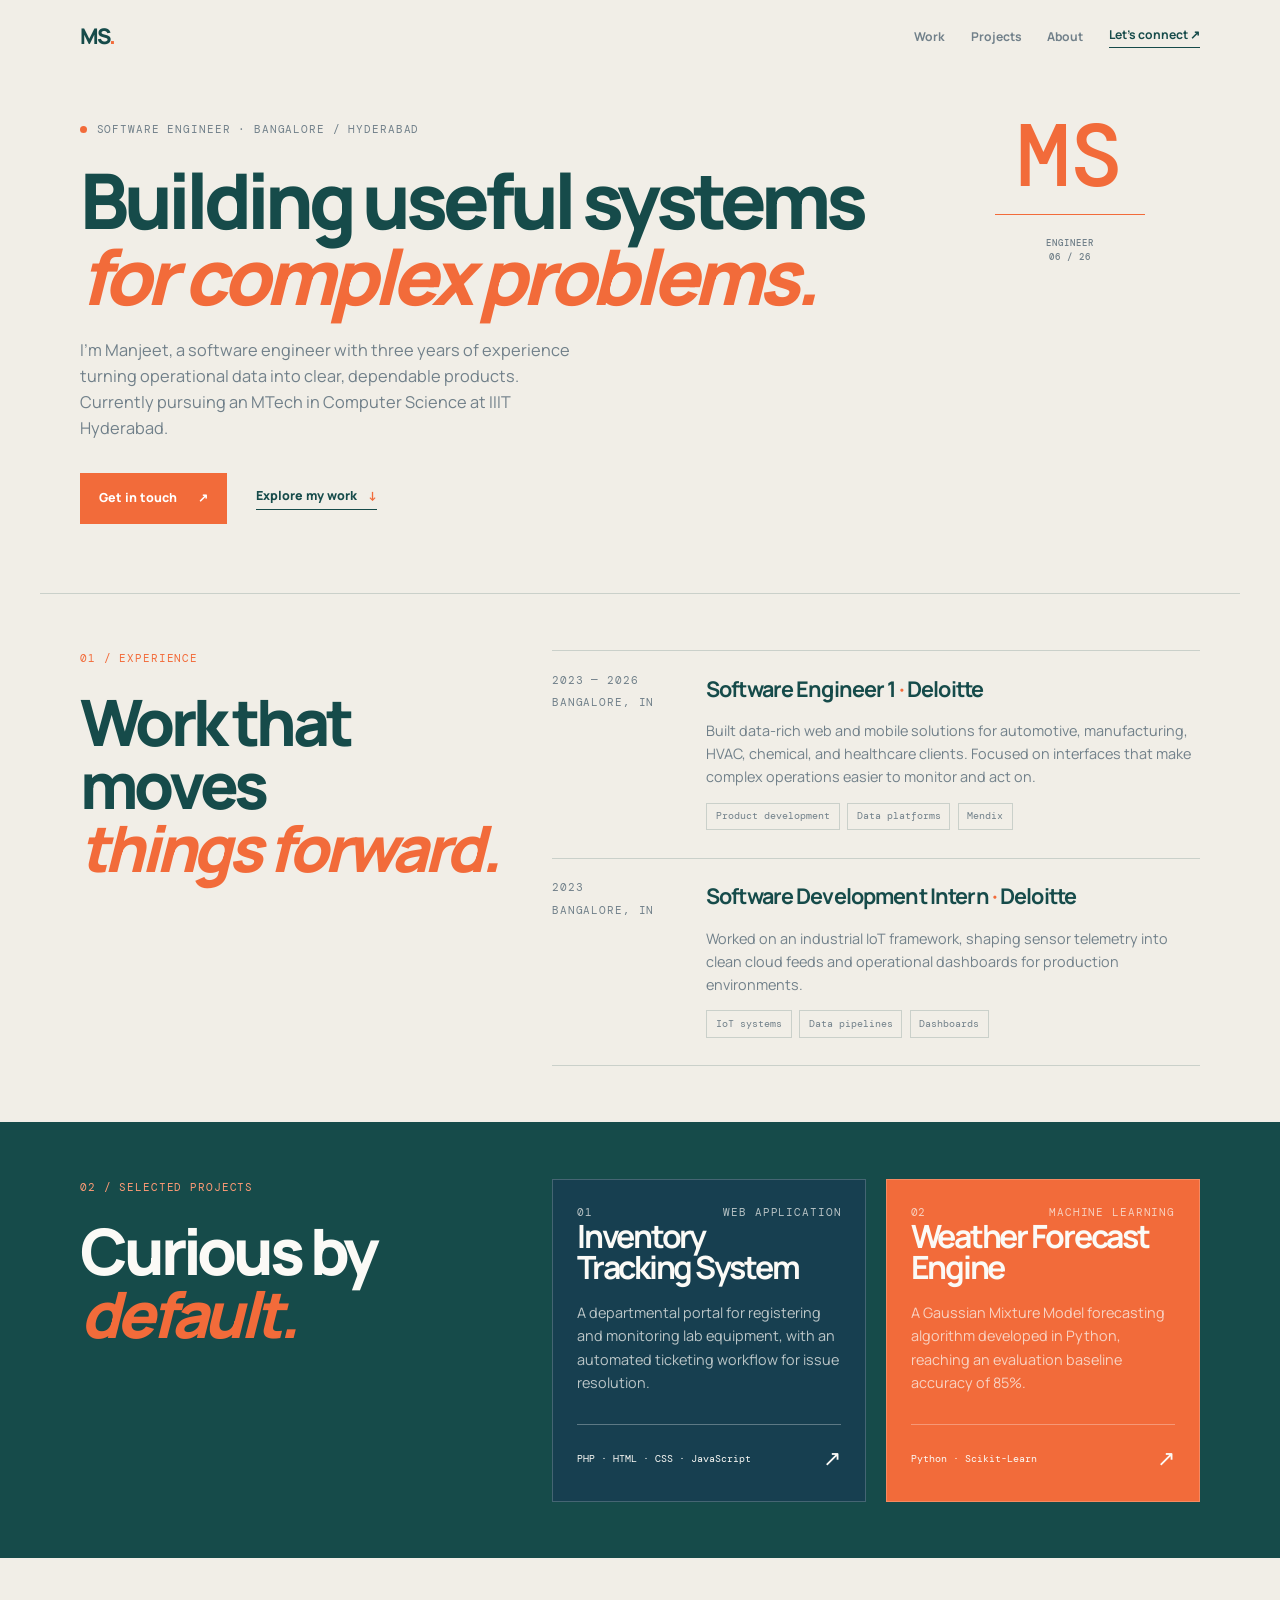
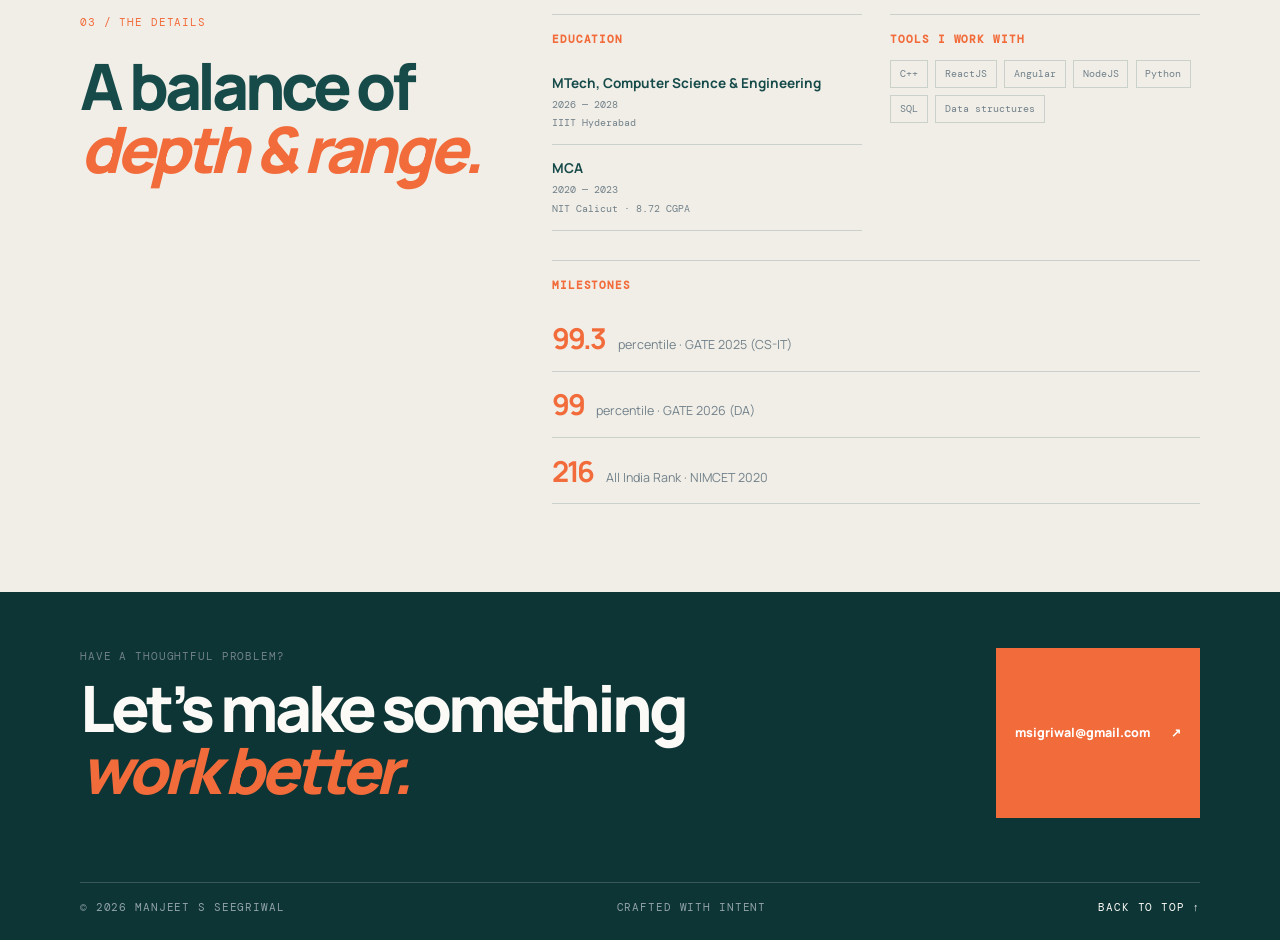
==== index.html @ 029ad59c "name change to index.html" ====
<!doctype html>
<html lang="en">
  <head>
    <meta charset="UTF-8" />
    <meta name="viewport" content="width=device-width, initial-scale=1.0" />
    <meta
      name="description"
      content="Portfolio of Manjeet S Seegriwal, software engineer and MTech student at IIIT Hyderabad."
    />
    <title>Manjeet S Seegriwal | Software Engineer</title>
    <link rel="preconnect" href="https://fonts.googleapis.com" />
    <link rel="preconnect" href="https://fonts.gstatic.com" crossorigin />
    <link
      href="https://fonts.googleapis.com/css2?family=DM+Mono:wght@400;500&family=Manrope:wght@400;500;600;700;800&display=swap"
      rel="stylesheet"
    />
    <link rel="stylesheet" href="Portfolio.css" />
  </head>
  <body>
    <header class="site-header">
      <a class="brand" href="#top" aria-label="Manjeet Seegriwal home"
        >MS<span>.</span></a
      >
      <nav aria-label="Primary navigation">
        <a href="#work">Work</a>
        <a href="#projects">Projects</a>
        <a href="#about">About</a>
        <a class="nav-contact" href="mailto:msigriwal@gmail.com"
          >Let's connect <span aria-hidden="true">↗</span></a
        >
      </nav>
    </header>

    <main id="top">
      <section class="hero" aria-labelledby="intro-title">
        <div class="hero-copy">
          <p class="eyebrow">
            <span class="status-dot"></span> Software engineer · Bangalore /
            Hyderabad
          </p>
          <h1 id="intro-title">
            Building useful systems<br /><em>for complex problems.</em>
          </h1>
          <p class="hero-summary">
            I’m Manjeet, a software engineer with three years of experience
            turning operational data into clear, dependable products. Currently
            pursuing an MTech in Computer Science at IIIT Hyderabad.
          </p>
          <div class="hero-actions">
            <a class="button button-primary" href="mailto:msigriwal@gmail.com"
              >Get in touch <span aria-hidden="true">↗</span></a
            >
            <a class="text-link" href="#work"
              >Explore my work <span aria-hidden="true">↓</span></a
            >
          </div>
        </div>
        <div class="hero-mark" aria-hidden="true">
          <span>MS</span>
          <span class="mark-line"></span>
          <small>ENGINEER<br />06 / 26</small>
        </div>
      </section>

      <section class="content-section" id="work" aria-labelledby="work-title">
        <div class="section-heading">
          <p class="section-number">01 / EXPERIENCE</p>
          <h2 id="work-title">Work that moves<br /><em>things forward.</em></h2>
        </div>
        <div class="experience-list">
          <article class="experience-item">
            <div class="experience-meta">
              <span>2023 — 2026</span><span>Bangalore, IN</span>
            </div>
            <div class="experience-body">
              <h3>Software Engineer 1 <span>·</span> Deloitte</h3>
              <p>
                Built data-rich web and mobile solutions for automotive,
                manufacturing, HVAC, chemical, and healthcare clients. Focused
                on interfaces that make complex operations easier to monitor and
                act on.
              </p>
              <div class="tag-list">
                <span>Product development</span><span>Data platforms</span
                ><span>Mendix</span>
              </div>
            </div>
          </article>
          <article class="experience-item">
            <div class="experience-meta">
              <span>2023</span><span>Bangalore, IN</span>
            </div>
            <div class="experience-body">
              <h3>Software Development Intern <span>·</span> Deloitte</h3>
              <p>
                Worked on an industrial IoT framework, shaping sensor telemetry
                into clean cloud feeds and operational dashboards for production
                environments.
              </p>
              <div class="tag-list">
                <span>IoT systems</span><span>Data pipelines</span
                ><span>Dashboards</span>
              </div>
            </div>
          </article>
        </div>
      </section>

      <section
        class="content-section projects-section"
        id="projects"
        aria-labelledby="projects-title"
      >
        <div class="section-heading compact-heading">
          <p class="section-number">02 / SELECTED PROJECTS</p>
          <h2 id="projects-title">Curious by<br /><em>default.</em></h2>
        </div>
        <div class="project-grid">
          <article class="project-card project-card-dark">
            <div class="project-topline">
              <span>01</span><span>Web application</span>
            </div>
            <h3>Inventory<br />Tracking System</h3>
            <p>
              A departmental portal for registering and monitoring lab
              equipment, with an automated ticketing workflow for issue
              resolution.
            </p>
            <div class="project-footer">
              <span>PHP · HTML · CSS · JavaScript</span
              ><span class="project-arrow">↗</span>
            </div>
          </article>
          <article class="project-card project-card-light">
            <div class="project-topline">
              <span>02</span><span>Machine learning</span>
            </div>
            <h3>Weather Forecast<br />Engine</h3>
            <p>
              A Gaussian Mixture Model forecasting algorithm developed in
              Python, reaching an evaluation baseline accuracy of 85%.
            </p>
            <div class="project-footer">
              <span>Python · Scikit-Learn</span
              ><span class="project-arrow">↗</span>
            </div>
          </article>
        </div>
      </section>

      <section class="about-layout" id="about" aria-labelledby="about-title">
        <div class="section-heading">
          <p class="section-number">03 / THE DETAILS</p>
          <h2 id="about-title">A balance of<br /><em>depth & range.</em></h2>
        </div>
        <div class="details-grid">
          <div class="detail-block">
            <h3>Education</h3>
            <div class="detail-row">
              <strong>MTech, Computer Science & Engineering</strong
              ><span>2026 — 2028</span><small>IIIT Hyderabad</small>
            </div>
            <div class="detail-row">
              <strong>MCA</strong><span>2020 — 2023</span
              ><small>NIT Calicut · 8.72 CGPA</small>
            </div>
          </div>
          <div class="detail-block">
            <h3>Tools I work with</h3>
            <div class="skill-cloud">
              <span>C++</span><span>ReactJS</span><span>Angular</span
              ><span>NodeJS</span><span>Python</span><span>SQL</span
              ><span>Data structures</span>
            </div>
          </div>
          <div class="detail-block achievements-block">
            <h3>Milestones</h3>
            <div class="achievement">
              <strong>99.3</strong><span>percentile · GATE 2025 (CS-IT)</span>
            </div>
            <div class="achievement">
              <strong>99</strong><span>percentile · GATE 2026 (DA)</span>
            </div>
            <div class="achievement">
              <strong>216</strong><span>All India Rank · NIMCET 2020</span>
            </div>
          </div>
        </div>
      </section>
    </main>

    <footer class="site-footer">
      <div>
        <p class="eyebrow">Have a thoughtful problem?</p>
        <h2>Let’s make something<br /><em>work better.</em></h2>
      </div>
      <a class="button button-primary" href="mailto:msigriwal@gmail.com"
        >msigriwal@gmail.com <span aria-hidden="true">↗</span></a
      >
      <div class="footer-bottom">
        <span>© 2026 Manjeet S Seegriwal</span><span>Crafted with intent</span
        ><a href="#top">Back to top ↑</a>
      </div>
    </footer>
  </body>
</html>
---- Portfolio.css ----
:root {
  --teal: #164b4a;
  --teal-deep: #0d3535;
  --cream: #f4f0e8;
  --paper: #fbfaf6;
  --orange: #f26b3a;
  --muted: #71808a;
  --line: rgba(22, 75, 74, 0.18);
}

* {
  box-sizing: border-box;
}

html {
  scroll-behavior: smooth;
  scroll-padding-top: 5rem;
}

body {
  margin: 0;
  background: #f1eee7;
  color: var(--teal);
  font-family: "Manrope", sans-serif;
  line-height: 1.6;
}

a {
  color: inherit;
}

.site-header {
  align-items: center;
  display: flex;
  justify-content: space-between;
  margin: auto;
  max-width: 1200px;
  padding: 1.2rem 2.5rem;
}

.brand {
  font-size: 1.35rem;
  font-weight: 800;
  text-decoration: none;
  letter-spacing: -0.08em;
}
.brand span,
em {
  color: var(--orange);
}
.site-header nav {
  align-items: center;
  display: flex;
  gap: 1.6rem;
}
.site-header nav a {
  font-size: 0.76rem;
  font-weight: 700;
  text-decoration: none;
}
.site-header nav a:not(.nav-contact) {
  color: var(--muted);
}
.nav-contact {
  border-bottom: 1px solid var(--teal);
  padding-bottom: 0.2rem;
}

.hero,
.content-section,
.about-layout {
  margin: auto;
  max-width: 1200px;
  padding: 3.5rem 2.5rem;
}
.hero {
  align-items: start;
  display: grid;
  grid-template-columns: minmax(0, 1fr) 260px;
  min-height: 520px;
  padding-top: 3rem;
}
.eyebrow,
.section-number,
.project-topline,
.experience-meta,
.footer-bottom {
  font-family: "DM Mono", monospace;
  font-size: 0.68rem;
  letter-spacing: 0.08em;
  text-transform: uppercase;
}
.eyebrow {
  align-items: center;
  color: var(--muted);
  display: flex;
  gap: 0.6rem;
}
.status-dot {
  background: var(--orange);
  border-radius: 50%;
  height: 7px;
  width: 7px;
}
h1,
h2,
h3,
p {
  margin-top: 0;
}
h1,
h2 {
  letter-spacing: -0.065em;
  line-height: 0.98;
}
h1 {
  font-size: clamp(3rem, 6vw, 5.2rem);
  font-weight: 800;
  margin: 1.5rem 0;
  max-width: 850px;
}
h2 {
  font-size: clamp(2.8rem, 5vw, 5rem);
  font-weight: 800;
}
.hero-summary {
  color: var(--muted);
  font-size: 1.02rem;
  max-width: 510px;
}
.hero-actions {
  align-items: center;
  display: flex;
  gap: 1.8rem;
  margin-top: 2rem;
}
.button {
  display: inline-flex;
  gap: 1.3rem;
  align-items: center;
  font-size: 0.78rem;
  font-weight: 800;
  padding: 0.95rem 1.2rem;
  text-decoration: none;
}
.button-primary {
  background: var(--orange);
  color: #fff;
  transition:
    background 180ms ease,
    transform 180ms ease;
}
.button-primary:hover,
.button-primary:focus-visible {
  background: var(--teal);
  transform: translateY(-3px);
}
.text-link {
  border-bottom: 1px solid var(--teal);
  font-size: 0.78rem;
  font-weight: 800;
  padding-bottom: 0.2rem;
  text-decoration: none;
}
.text-link span {
  color: var(--orange);
  margin-left: 0.5rem;
}
.hero-mark {
  align-items: center;
  color: var(--orange);
  display: flex;
  flex-direction: column;
  font-family: "DM Mono", monospace;
  font-size: 5.5rem;
  font-weight: 500;
  line-height: 0.8;
  transform: none;
}
.mark-line {
  background: var(--orange);
  height: 1px;
  margin: 1.4rem 0;
  width: 150px;
}
.hero-mark small {
  color: var(--muted);
  font-size: 0.58rem;
  letter-spacing: 0.1em;
  line-height: 1.5;
  text-align: center;
}

.content-section {
  border-top: 1px solid var(--line);
  display: grid;
  gap: 2.5rem;
  grid-template-columns: 0.8fr 1.2fr;
}
.section-number {
  color: var(--orange);
  margin-bottom: 1.5rem;
}
.section-heading h2 {
  margin-bottom: 0;
}
.experience-item {
  border-top: 1px solid var(--line);
  display: grid;
  gap: 1.5rem;
  grid-template-columns: 130px 1fr;
  padding: 1.3rem 0 1.7rem;
}
.experience-item:last-child {
  border-bottom: 1px solid var(--line);
}
.experience-meta {
  color: var(--muted);
  display: flex;
  flex-direction: column;
  gap: 0.4rem;
  line-height: 1.5;
}
.experience-body h3 {
  font-size: 1.35rem;
  letter-spacing: -0.04em;
  margin-bottom: 0.8rem;
}
.experience-body h3 span {
  color: var(--orange);
}
.experience-body p,
.project-card p {
  color: var(--muted);
  font-size: 0.9rem;
  max-width: 560px;
}
.tag-list,
.skill-cloud {
  display: flex;
  flex-wrap: wrap;
  gap: 0.45rem;
}
.tag-list span,
.skill-cloud span {
  border: 1px solid var(--line);
  color: var(--muted);
  font-family: "DM Mono", monospace;
  font-size: 0.63rem;
  padding: 0.3rem 0.55rem;
}

.projects-section {
  background: var(--teal);
  color: var(--paper);
  max-width: none;
  padding-left: max(2.5rem, calc((100% - 1200px) / 2 + 2.5rem));
  padding-right: max(2.5rem, calc((100% - 1200px) / 2 + 2.5rem));
}
.projects-section .section-number {
  color: #ff9b76;
}
.project-grid {
  display: grid;
  gap: 1.2rem;
  grid-template-columns: repeat(2, minmax(0, 1fr));
}
.project-card {
  display: flex;
  flex-direction: column;
  min-height: 300px;
  padding: 1.5rem;
  border: 1px solid rgba(255, 255, 255, 0.2);
}
.project-card:hover {
  transform: translateY(-3px);
}
.project-card-dark {
  background: #173f50;
}
.project-card-light {
  background: var(--orange);
}
.project-topline {
  display: flex;
  justify-content: space-between;
  opacity: 0.7;
}
.project-card h3 {
  font-size: 2rem;
  letter-spacing: -0.07em;
  line-height: 0.95;
  margin: auto 0 1.2rem;
}
.project-card p {
  color: inherit;
  opacity: 0.72;
}
.project-footer {
  align-items: center;
  border-top: 1px solid rgba(255, 255, 255, 0.3);
  display: flex;
  font-family: "DM Mono", monospace;
  font-size: 0.62rem;
  justify-content: space-between;
  margin-top: 1rem;
  padding-top: 1rem;
}
.project-arrow {
  font-size: 1.4rem;
}

.about-layout {
  display: grid;
  gap: 2.5rem;
  grid-template-columns: 0.8fr 1.2fr;
}
.details-grid {
  display: grid;
  gap: 1.8rem;
  grid-template-columns: repeat(2, 1fr);
}
.detail-block {
  border-top: 1px solid var(--line);
  padding-top: 1rem;
}
.detail-block h3 {
  color: var(--orange);
  font-family: "DM Mono", monospace;
  font-size: 0.7rem;
  letter-spacing: 0.08em;
  text-transform: uppercase;
}
.detail-row {
  border-bottom: 1px solid var(--line);
  display: grid;
  gap: 0.15rem;
  padding: 0.8rem 0;
}
.detail-row strong {
  font-size: 0.85rem;
}
.detail-row span,
.detail-row small {
  color: var(--muted);
  font-family: "DM Mono", monospace;
  font-size: 0.63rem;
}
.achievements-block {
  grid-column: span 2;
}
.achievement {
  align-items: baseline;
  border-bottom: 1px solid var(--line);
  display: flex;
  gap: 0.8rem;
  padding: 0.6rem 0;
}
.achievement strong {
  color: var(--orange);
  font-size: 1.8rem;
  letter-spacing: -0.08em;
}
.achievement span {
  color: var(--muted);
  font-size: 0.78rem;
}

.site-footer {
  background: var(--teal-deep);
  color: var(--paper);
  display: grid;
  gap: 2rem;
  grid-template-columns: 1fr auto;
  margin-top: 2rem;
  padding: 3.5rem max(2.5rem, calc((100% - 1200px) / 2 + 2.5rem)) 1.5rem;
}
.site-footer h2 {
  margin-bottom: 1rem;
}
.footer-bottom {
  border-top: 1px solid rgba(255, 255, 255, 0.18);
  color: #91a2a8;
  display: flex;
  grid-column: 1 / -1;
  justify-content: space-between;
  margin-top: 2rem;
  padding-top: 1rem;
}
.footer-bottom a {
  color: var(--paper);
  text-decoration: none;
}

:focus-visible {
  outline: 3px solid var(--orange);
  outline-offset: 4px;
}

@media (max-width: 760px) {
  .site-header,
  .hero,
  .content-section,
  .about-layout {
    padding-left: 1.25rem;
    padding-right: 1.25rem;
  }
  .site-header nav a:not(:last-child) {
    display: none;
  }
  .hero {
    display: block;
    min-height: auto;
    padding-bottom: 4rem;
    padding-top: 3rem;
  }
  h1 {
    font-size: clamp(3.2rem, 15vw, 5rem);
  }
  .hero-mark {
    align-items: flex-end;
    font-size: 4rem;
    margin-top: 2.5rem;
  }
  .hero-mark .mark-line {
    margin: 0.8rem 0;
    width: 100px;
  }
  .content-section,
  .about-layout {
    display: block;
  }
  .section-heading {
    margin-bottom: 3rem;
  }
  .experience-item {
    display: block;
  }
  .experience-meta {
    flex-direction: row;
    justify-content: space-between;
    margin-bottom: 1rem;
  }
  .project-grid,
  .details-grid {
    grid-template-columns: 1fr;
  }
  .project-card {
    min-height: 310px;
  }
  .achievements-block {
    grid-column: auto;
    margin-top: 2.5rem;
  }
  .site-footer {
    display: block;
    padding-left: 1.25rem;
    padding-right: 1.25rem;
  }
  .site-footer .button {
    margin: 1.5rem 0 2rem;
  }
  .footer-bottom {
    align-items: flex-start;
    flex-direction: column;
    gap: 0.7rem;
  }
}
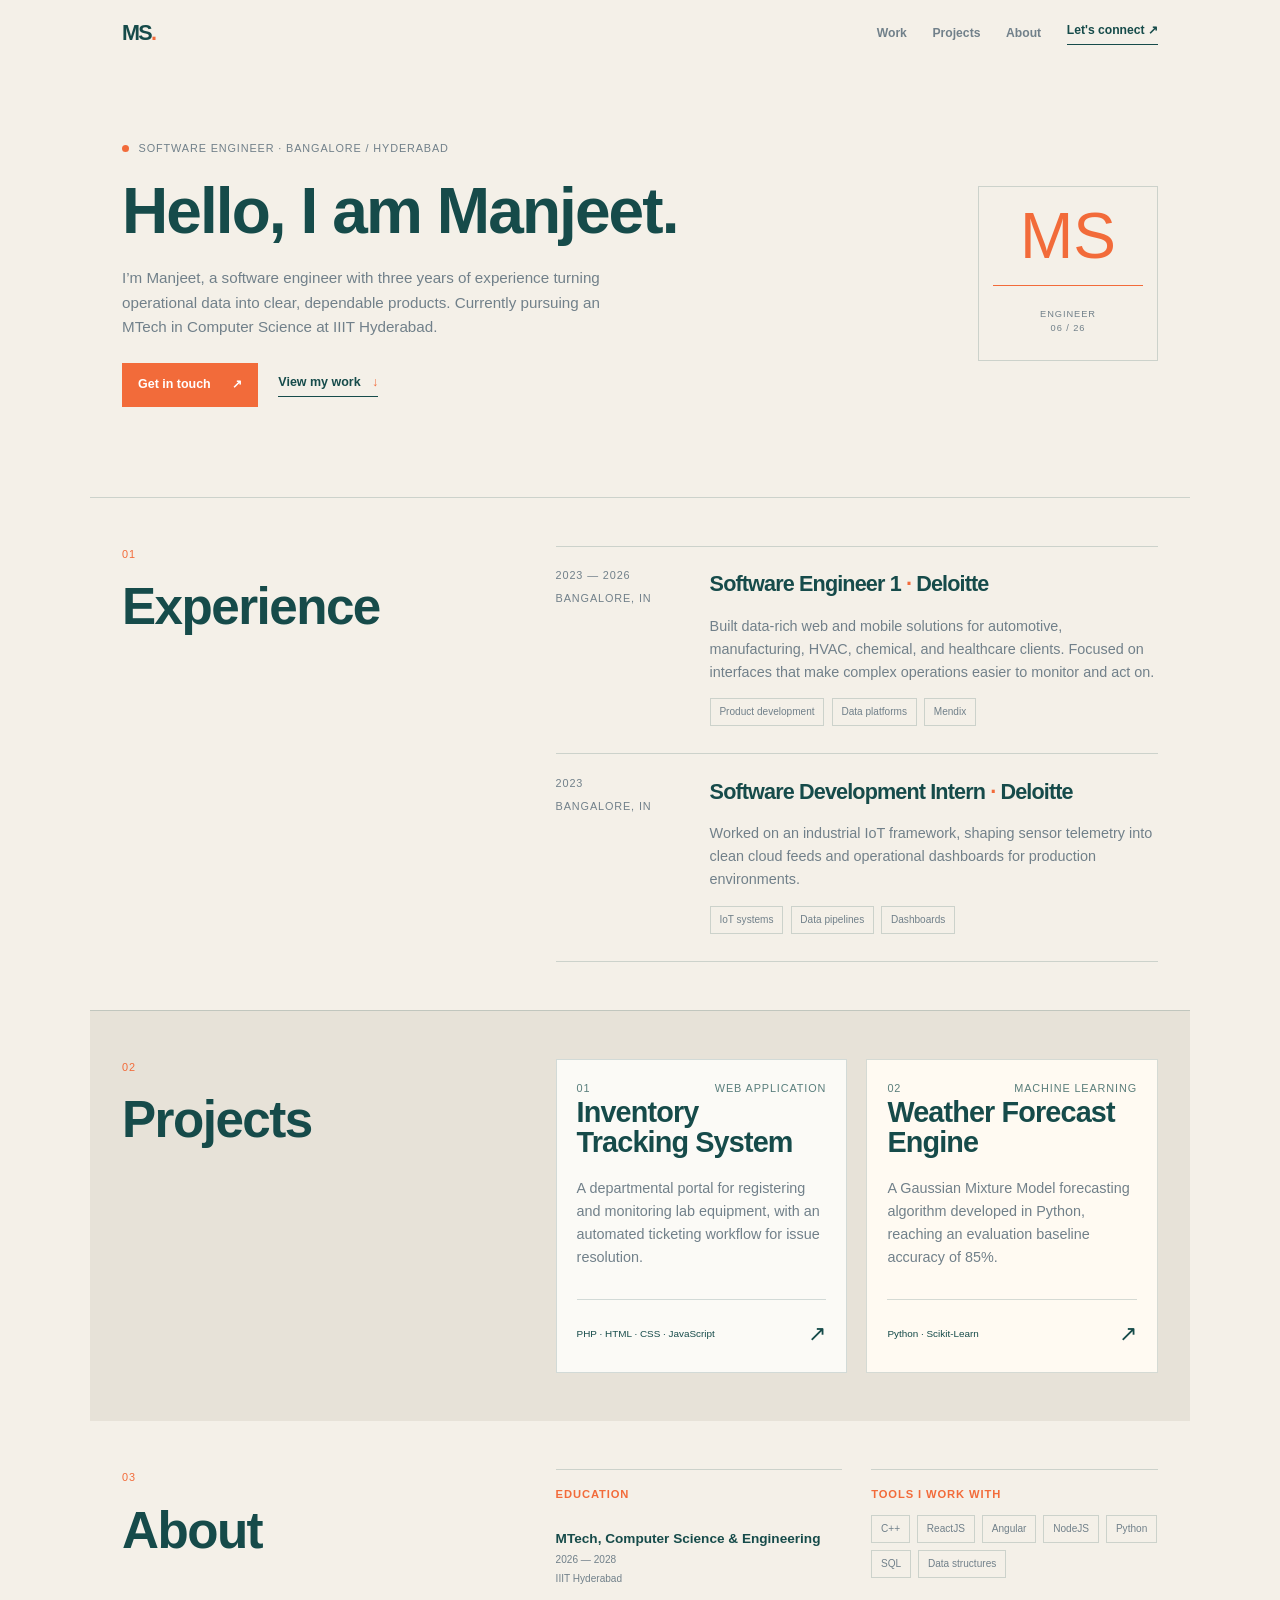
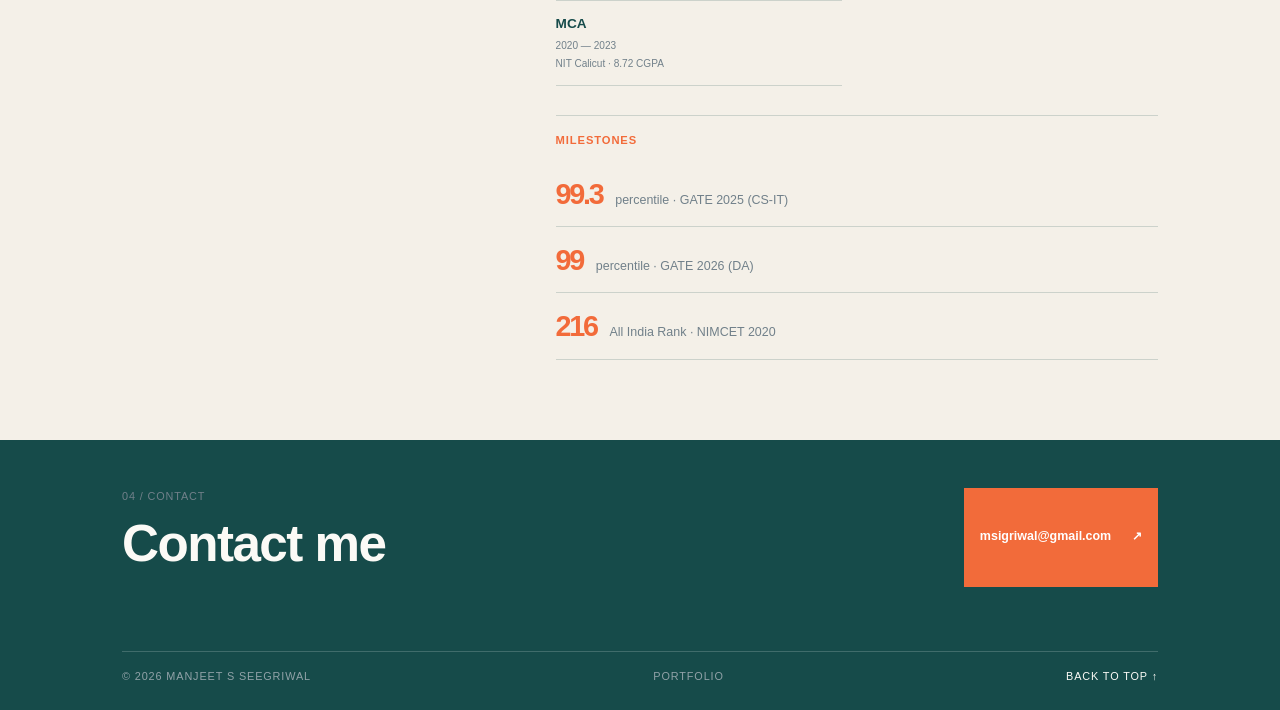
==== commit a18b767a: "new css" ====
--- a/index.html
+++ b/index.html
@@ -8,12 +8,6 @@
       content="Portfolio of Manjeet S Seegriwal, software engineer and MTech student at IIIT Hyderabad."
     />
     <title>Manjeet S Seegriwal | Software Engineer</title>
-    <link rel="preconnect" href="https://fonts.googleapis.com" />
-    <link rel="preconnect" href="https://fonts.gstatic.com" crossorigin />
-    <link
-      href="https://fonts.googleapis.com/css2?family=DM+Mono:wght@400;500&family=Manrope:wght@400;500;600;700;800&display=swap"
-      rel="stylesheet"
-    />
     <link rel="stylesheet" href="Portfolio.css" />
   </head>
   <body>
@@ -38,9 +32,7 @@
             <span class="status-dot"></span> Software engineer · Bangalore /
             Hyderabad
           </p>
-          <h1 id="intro-title">
-            Building useful systems<br /><em>for complex problems.</em>
-          </h1>
+          <h1 id="intro-title">Hello, I am Manjeet.</h1>
           <p class="hero-summary">
             I’m Manjeet, a software engineer with three years of experience
             turning operational data into clear, dependable products. Currently
@@ -51,7 +43,7 @@
               >Get in touch <span aria-hidden="true">↗</span></a
             >
             <a class="text-link" href="#work"
-              >Explore my work <span aria-hidden="true">↓</span></a
+              >View my work <span aria-hidden="true">↓</span></a
             >
           </div>
         </div>
@@ -64,8 +56,8 @@
 
       <section class="content-section" id="work" aria-labelledby="work-title">
         <div class="section-heading">
-          <p class="section-number">01 / EXPERIENCE</p>
-          <h2 id="work-title">Work that moves<br /><em>things forward.</em></h2>
+          <p class="section-number">01</p>
+          <h2 id="work-title">Experience</h2>
         </div>
         <div class="experience-list">
           <article class="experience-item">
@@ -112,8 +104,8 @@
         aria-labelledby="projects-title"
       >
         <div class="section-heading compact-heading">
-          <p class="section-number">02 / SELECTED PROJECTS</p>
-          <h2 id="projects-title">Curious by<br /><em>default.</em></h2>
+          <p class="section-number">02</p>
+          <h2 id="projects-title">Projects</h2>
         </div>
         <div class="project-grid">
           <article class="project-card project-card-dark">
@@ -150,8 +142,8 @@
 
       <section class="about-layout" id="about" aria-labelledby="about-title">
         <div class="section-heading">
-          <p class="section-number">03 / THE DETAILS</p>
-          <h2 id="about-title">A balance of<br /><em>depth & range.</em></h2>
+          <p class="section-number">03</p>
+          <h2 id="about-title">About</h2>
         </div>
         <div class="details-grid">
           <div class="detail-block">
@@ -191,14 +183,14 @@
 
     <footer class="site-footer">
       <div>
-        <p class="eyebrow">Have a thoughtful problem?</p>
-        <h2>Let’s make something<br /><em>work better.</em></h2>
+        <p class="eyebrow">04 / CONTACT</p>
+        <h2>Contact me</h2>
       </div>
       <a class="button button-primary" href="mailto:msigriwal@gmail.com"
         >msigriwal@gmail.com <span aria-hidden="true">↗</span></a
       >
       <div class="footer-bottom">
-        <span>© 2026 Manjeet S Seegriwal</span><span>Crafted with intent</span
+        <span>© 2026 Manjeet S Seegriwal</span><span>Portfolio</span
         ><a href="#top">Back to top ↑</a>
       </div>
     </footer>
--- a/Portfolio.css
+++ b/Portfolio.css
@@ -19,9 +19,9 @@
 
 body {
   margin: 0;
-  background: #f1eee7;
+  background: var(--cream);
   color: var(--teal);
-  font-family: "Manrope", sans-serif;
+  font-family: Arial, Helvetica, sans-serif;
   line-height: 1.6;
 }
 
@@ -34,8 +34,8 @@
   display: flex;
   justify-content: space-between;
   margin: auto;
-  max-width: 1200px;
-  padding: 1.2rem 2.5rem;
+  max-width: 1100px;
+  padding: 1rem 2rem;
 }
 
 .brand {
@@ -70,22 +70,22 @@
 .content-section,
 .about-layout {
   margin: auto;
-  max-width: 1200px;
-  padding: 3.5rem 2.5rem;
+  max-width: 1100px;
+  padding: 3rem 2rem;
 }
 .hero {
-  align-items: start;
-  display: grid;
-  grid-template-columns: minmax(0, 1fr) 260px;
-  min-height: 520px;
-  padding-top: 3rem;
+  align-items: center;
+  display: grid;
+  grid-template-columns: minmax(0, 1fr) 180px;
+  min-height: 430px;
+  padding-top: 2rem;
 }
 .eyebrow,
 .section-number,
 .project-topline,
 .experience-meta,
 .footer-bottom {
-  font-family: "DM Mono", monospace;
+  font-family: Arial, Helvetica, sans-serif;
   font-size: 0.68rem;
   letter-spacing: 0.08em;
   text-transform: uppercase;
@@ -110,37 +110,37 @@
 }
 h1,
 h2 {
-  letter-spacing: -0.065em;
-  line-height: 0.98;
+  letter-spacing: -0.03em;
+  line-height: 1.08;
 }
 h1 {
-  font-size: clamp(3rem, 6vw, 5.2rem);
-  font-weight: 800;
-  margin: 1.5rem 0;
+  font-size: clamp(2.7rem, 5vw, 4.5rem);
+  font-weight: 700;
+  margin: 1.25rem 0;
   max-width: 850px;
 }
 h2 {
-  font-size: clamp(2.8rem, 5vw, 5rem);
-  font-weight: 800;
+  font-size: clamp(2.3rem, 4vw, 3.8rem);
+  font-weight: 700;
 }
 .hero-summary {
   color: var(--muted);
-  font-size: 1.02rem;
+  font-size: 0.95rem;
   max-width: 510px;
 }
 .hero-actions {
   align-items: center;
   display: flex;
-  gap: 1.8rem;
-  margin-top: 2rem;
+  gap: 1.3rem;
+  margin-top: 1.5rem;
 }
 .button {
   display: inline-flex;
   gap: 1.3rem;
   align-items: center;
   font-size: 0.78rem;
-  font-weight: 800;
-  padding: 0.95rem 1.2rem;
+  font-weight: 700;
+  padding: 0.75rem 1rem;
   text-decoration: none;
 }
 .button-primary {
@@ -153,7 +153,6 @@
 .button-primary:hover,
 .button-primary:focus-visible {
   background: var(--teal);
-  transform: translateY(-3px);
 }
 .text-link {
   border-bottom: 1px solid var(--teal);
@@ -171,11 +170,12 @@
   color: var(--orange);
   display: flex;
   flex-direction: column;
-  font-family: "DM Mono", monospace;
-  font-size: 5.5rem;
-  font-weight: 500;
+  font-family: Arial, Helvetica, sans-serif;
+  border: 1px solid var(--line);
+  font-size: 4rem;
+  font-weight: 400;
   line-height: 0.8;
-  transform: none;
+  padding: 1.5rem;
 }
 .mark-line {
   background: var(--orange);
@@ -194,12 +194,12 @@
 .content-section {
   border-top: 1px solid var(--line);
   display: grid;
-  gap: 2.5rem;
+  gap: 2rem;
   grid-template-columns: 0.8fr 1.2fr;
 }
 .section-number {
   color: var(--orange);
-  margin-bottom: 1.5rem;
+  margin-bottom: 1rem;
 }
 .section-heading h2 {
   margin-bottom: 0;
@@ -245,20 +245,18 @@
 .skill-cloud span {
   border: 1px solid var(--line);
   color: var(--muted);
-  font-family: "DM Mono", monospace;
+  font-family: Arial, Helvetica, sans-serif;
   font-size: 0.63rem;
   padding: 0.3rem 0.55rem;
 }
 
 .projects-section {
-  background: var(--teal);
-  color: var(--paper);
-  max-width: none;
-  padding-left: max(2.5rem, calc((100% - 1200px) / 2 + 2.5rem));
-  padding-right: max(2.5rem, calc((100% - 1200px) / 2 + 2.5rem));
+  background: #e7e2d8;
+  color: var(--teal);
+  max-width: 1100px;
 }
 .projects-section .section-number {
-  color: #ff9b76;
+  color: var(--orange);
 }
 .project-grid {
   display: grid;
@@ -268,18 +266,20 @@
 .project-card {
   display: flex;
   flex-direction: column;
-  min-height: 300px;
-  padding: 1.5rem;
-  border: 1px solid rgba(255, 255, 255, 0.2);
+  min-height: 270px;
+  padding: 1.25rem;
+  border: 1px solid var(--line);
 }
 .project-card:hover {
-  transform: translateY(-3px);
+  transform: none;
 }
 .project-card-dark {
-  background: #173f50;
+  background: var(--paper);
+  color: var(--teal);
 }
 .project-card-light {
-  background: var(--orange);
+  background: #fffaf2;
+  color: var(--teal);
 }
 .project-topline {
   display: flex;
@@ -287,20 +287,19 @@
   opacity: 0.7;
 }
 .project-card h3 {
-  font-size: 2rem;
-  letter-spacing: -0.07em;
-  line-height: 0.95;
+  font-size: 1.8rem;
+  letter-spacing: -0.03em;
+  line-height: 1.05;
   margin: auto 0 1.2rem;
 }
 .project-card p {
-  color: inherit;
-  opacity: 0.72;
+  color: var(--muted);
 }
 .project-footer {
   align-items: center;
-  border-top: 1px solid rgba(255, 255, 255, 0.3);
-  display: flex;
-  font-family: "DM Mono", monospace;
+  border-top: 1px solid var(--line);
+  display: flex;
+  font-family: Arial, Helvetica, sans-serif;
   font-size: 0.62rem;
   justify-content: space-between;
   margin-top: 1rem;
@@ -312,7 +311,7 @@
 
 .about-layout {
   display: grid;
-  gap: 2.5rem;
+  gap: 2rem;
   grid-template-columns: 0.8fr 1.2fr;
 }
 .details-grid {
@@ -326,7 +325,7 @@
 }
 .detail-block h3 {
   color: var(--orange);
-  font-family: "DM Mono", monospace;
+  font-family: Arial, Helvetica, sans-serif;
   font-size: 0.7rem;
   letter-spacing: 0.08em;
   text-transform: uppercase;
@@ -343,7 +342,7 @@
 .detail-row span,
 .detail-row small {
   color: var(--muted);
-  font-family: "DM Mono", monospace;
+  font-family: Arial, Helvetica, sans-serif;
   font-size: 0.63rem;
 }
 .achievements-block {
@@ -367,13 +366,13 @@
 }
 
 .site-footer {
-  background: var(--teal-deep);
+  background: var(--teal);
   color: var(--paper);
   display: grid;
   gap: 2rem;
   grid-template-columns: 1fr auto;
   margin-top: 2rem;
-  padding: 3.5rem max(2.5rem, calc((100% - 1200px) / 2 + 2.5rem)) 1.5rem;
+  padding: 3rem max(2rem, calc((100% - 1100px) / 2 + 2rem)) 1.5rem;
 }
 .site-footer h2 {
   margin-bottom: 1rem;
@@ -411,16 +410,18 @@
   .hero {
     display: block;
     min-height: auto;
-    padding-bottom: 4rem;
-    padding-top: 3rem;
+    padding-bottom: 3rem;
+    padding-top: 2rem;
   }
   h1 {
-    font-size: clamp(3.2rem, 15vw, 5rem);
+    font-size: clamp(2.7rem, 13vw, 4.2rem);
   }
   .hero-mark {
     align-items: flex-end;
-    font-size: 4rem;
-    margin-top: 2.5rem;
+    align-items: center;
+    font-size: 3rem;
+    margin-top: 2rem;
+    padding: 1rem;
   }
   .hero-mark .mark-line {
     margin: 0.8rem 0;
